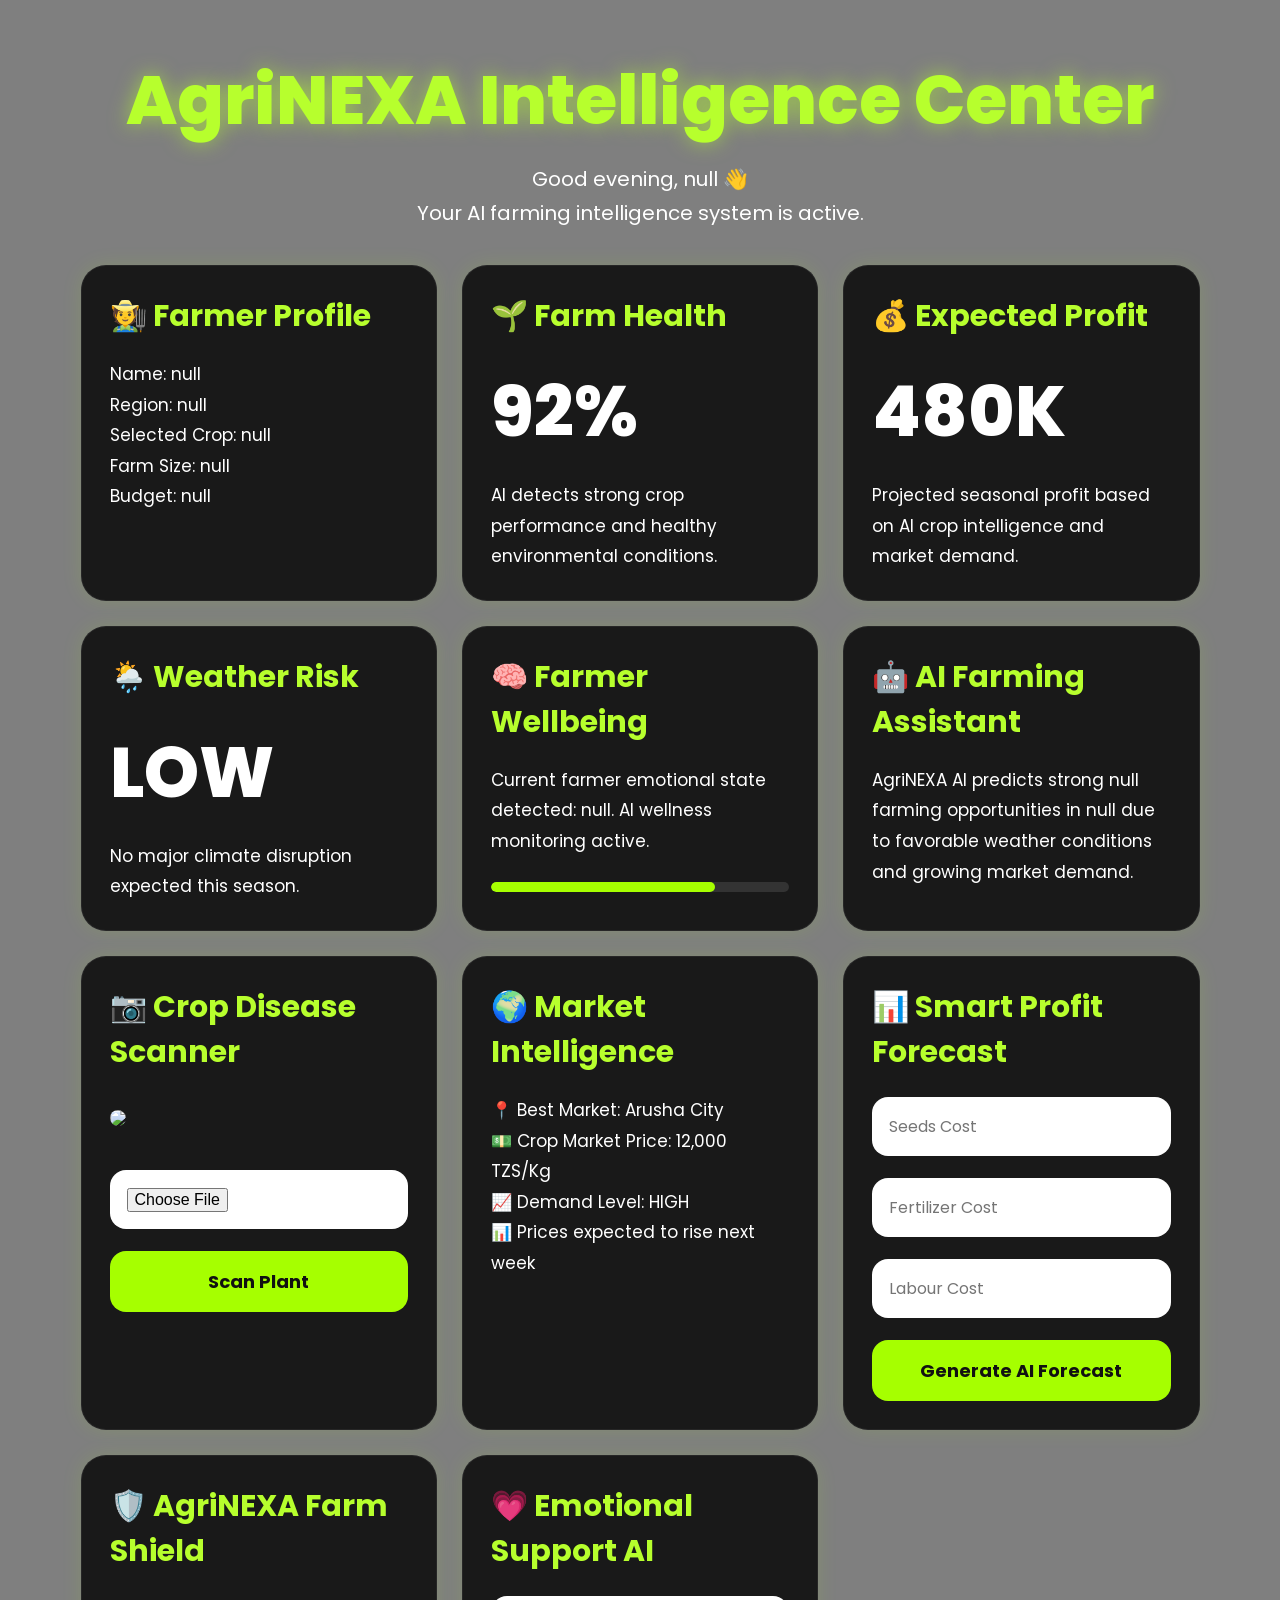
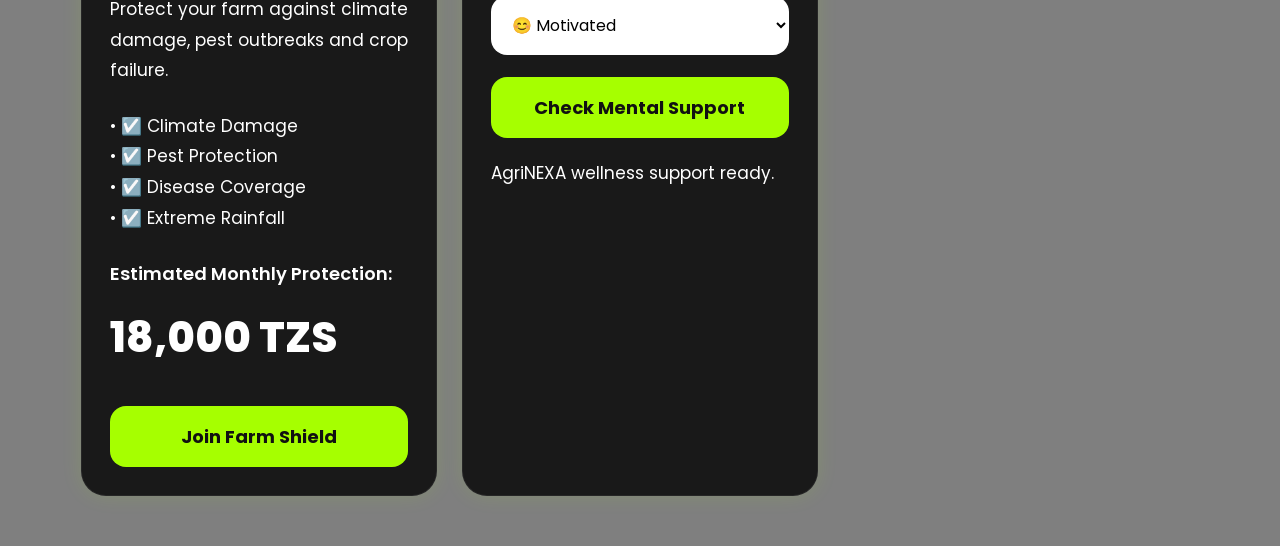
==== dashboard.html @ 5906637f "sweet" ====
<!-- dashboard.html -->

<!DOCTYPE html>
<html lang="en">
<head>

<meta charset="UTF-8">
<meta name="viewport" content="width=device-width, initial-scale=1.0">

<title>AgriNEXA Dashboard</title>

<link rel="stylesheet" href="style.css">

</head>

<body>

<div class="dashboard">

<h1 class="dashboard-title">
AgriNEXA Intelligence Center
</h1>

<p class="welcome" id="welcomeText">
Loading...
</p>

<div class="grid">

<!-- PROFILE -->

<div class="card">

<h2>🧑‍🌾 Farmer Profile</h2>

<p id="farmerName"></p>

<p id="region"></p>

<p id="crop"></p>

<p id="farmSize"></p>

<p id="budget"></p>

</div>

<!-- HEALTH -->

<div class="card">

<h2>🌱 Farm Health</h2>

<div class="big-number">
92%
</div>

<p>
AI detects strong crop performance and healthy environmental conditions.
</p>

</div>

<!-- PROFIT -->

<div class="card">

<h2>💰 Expected Profit</h2>

<div class="big-number" id="profitPrediction">
480K
</div>

<p>
Projected seasonal profit based on AI crop intelligence and market demand.
</p>

</div>

<!-- WEATHER -->

<div class="card">

<h2>🌦️ Weather Risk</h2>

<div class="big-number">
LOW
</div>

<p>
No major climate disruption expected this season.
</p>

</div>

<!-- WELLBEING -->

<div class="card">

<h2>🧠 Farmer Wellbeing</h2>

<p id="wellbeingText">
AI wellness support active.
</p>

<div class="progress">
<div class="progress-bar" style="width:75%"></div>
</div>

</div>

<!-- AI ASSISTANT -->

<div class="card">

<h2>🤖 AI Farming Assistant</h2>

<p id="aiAssistantText">
Loading AI recommendation...
</p>

</div>

<!-- SCANNER -->

<div class="card">

<h2>📷 Crop Disease Scanner</h2>

<img 
src="https://images.unsplash.com/photo-1542838132-92c53300491e?q=80&w=1200&auto=format&fit=crop"
class="upload-img">

<div class="input-box">
<input type="file">
</div>

<button class="btn">
Scan Plant
</button>

</div>

<!-- MARKET -->

<div class="card">

<h2>🌍 Market Intelligence</h2>

<p>📍 Best Market: Arusha City</p>

<p>💵 Crop Market Price: 12,000 TZS/Kg</p>

<p>📈 Demand Level: HIGH</p>

<p>📊 Prices expected to rise next week</p>

</div>

<!-- PROFIT FORECAST -->

<div class="card">

<h2>📊 Smart Profit Forecast</h2>

<div class="input-box">
<input type="number" placeholder="Seeds Cost">
</div>

<div class="input-box">
<input type="number" placeholder="Fertilizer Cost">
</div>

<div class="input-box">
<input type="number" placeholder="Labour Cost">
</div>

<button class="btn">
Generate AI Forecast
</button>

</div>

<!-- INSURANCE -->

<div class="card">

<h2>🛡️ AgriNEXA Farm Shield</h2>

<p>
Protect your farm against climate damage, pest outbreaks and crop failure.
</p>

<br>

<p>• ☑️ Climate Damage</p>
<p>• ☑️ Pest Protection</p>
<p>• ☑️ Disease Coverage</p>
<p>• ☑️ Extreme Rainfall</p>

<br>

<p style="font-size:18px;font-weight:600;">
Estimated Monthly Protection:
</p>

<div class="big-number" style="font-size:42px;">
18,000 TZS
</div>

<button class="btn">
Join Farm Shield
</button>

</div>

<!-- EMOTIONAL AI -->

<div class="card">

<h2>💗 Emotional Support AI</h2>

<div class="input-box">

<select>

<option>😊 Motivated</option>
<option>😓 Stressed</option>
<option>😴 Exhausted</option>
<option>😟 Worried</option>
<option>🔥 Confident</option>

</select>

</div>

<button class="btn">
Check Mental Support
</button>

<p style="margin-top:20px;">
AgriNEXA wellness support ready.
</p>

</div>

</div>

</div>

<script>

/* GET USER DATA */

const farmerName =
localStorage.getItem("farmerName");

const region =
localStorage.getItem("region");

const crop =
localStorage.getItem("crop");

const farmSize =
localStorage.getItem("farmSize");

const budget =
localStorage.getItem("budget");

const feeling =
localStorage.getItem("feeling");

/* DISPLAY DATA */

document.getElementById("welcomeText").innerHTML =
"Good evening, " + farmerName + " 👋<br>Your AI farming intelligence system is active.";

document.getElementById("farmerName").innerHTML =
"Name: " + farmerName;

document.getElementById("region").innerHTML =
"Region: " + region;

document.getElementById("crop").innerHTML =
"Selected Crop: " + crop;

document.getElementById("farmSize").innerHTML =
"Farm Size: " + farmSize;

document.getElementById("budget").innerHTML =
"Budget: " + budget;

/* AI RECOMMENDATION */

document.getElementById("aiAssistantText").innerHTML =
"AgriNEXA AI predicts strong " + crop + " farming opportunities in " + region + " due to favorable weather conditions and growing market demand.";

/* WELLBEING */

document.getElementById("wellbeingText").innerHTML =
"Current farmer emotional state detected: " + feeling + ". AI wellness monitoring active.";

/* DYNAMIC PROFIT */

if(crop.toLowerCase().includes("coffee")){

document.getElementById("profitPrediction").innerHTML =
"480K";

}

else if(crop.toLowerCase().includes("maize")){

document.getElementById("profitPrediction").innerHTML =
"320K";

}

else if(crop.toLowerCase().includes("rice")){

document.getElementById("profitPrediction").innerHTML =
"410K";

}

else{

document.getElementById("profitPrediction").innerHTML =
"390K";

}

</script>

</body>
</html>
---- style.css ----
/* style.css */

@import url('https://fonts.googleapis.com/css2?family=Poppins:wght@300;400;500;600;700;800&display=swap');

*{
margin:0;
padding:0;
box-sizing:border-box;
font-family:'Poppins',sans-serif;
}

body{

min-height:100vh;

display:flex;

justify-content:center;

align-items:center;

background:url('https://images.unsplash.com/photo-1500382017468-9049fed747ef?q=80&w=1920&auto=format&fit=crop') no-repeat center center/cover;

position:relative;

overflow-x:hidden;

padding:30px;

}

body::before{

content:"";

position:absolute;

inset:0;

background:rgba(0,0,0,0.50);

backdrop-filter:blur(3px);

}

.main-container{

position:relative;

z-index:2;

width:100%;

display:flex;

justify-content:center;

align-items:center;

}

.glass-card{

width:500px;

background:rgba(10,10,10,0.84);

border:1px solid rgba(255,255,255,0.08);

border-radius:30px;

padding:40px;

box-shadow:
0 0 40px rgba(157,255,0,0.20),
0 0 90px rgba(157,255,0,0.08);

animation:fadeUp 1s ease;

}

@keyframes fadeUp{

from{
opacity:0;
transform:translateY(25px);
}

to{
opacity:1;
transform:translateY(0);
}

}

.logo{

text-align:center;

font-size:60px;

margin-bottom:10px;

}

.title{

text-align:center;

font-size:54px;

font-weight:800;

color:#b7ff2d;

line-height:1.1;

text-shadow:0 0 15px rgba(183,255,45,0.6);

}

.subtitle{

text-align:center;

color:#f5f5f5;

margin-top:20px;

line-height:1.8;

font-size:16px;

}

.input-box{

width:100%;

margin-top:22px;

}

.input-box input,
.input-box select{

width:100%;

padding:17px;

border:none;

outline:none;

border-radius:16px;

background:white;

font-size:16px;

}

.btn{

width:100%;

margin-top:22px;

padding:17px;

border:none;

border-radius:16px;

background:#a6ff00;

color:#111;

font-size:18px;

font-weight:700;

cursor:pointer;

transition:0.3s;

}

.btn:hover{

transform:translateY(-2px);

box-shadow:0 0 20px rgba(166,255,0,0.6);

}

.question-box{

margin-top:28px;

background:rgba(255,255,255,0.14);

padding:24px;

border-radius:22px;

color:white;

font-size:24px;

font-weight:600;

line-height:1.7;

text-align:center;

}

.progress{

width:100%;

height:10px;

background:#333;

border-radius:30px;

margin-top:25px;

overflow:hidden;

}

.progress-bar{

height:100%;

width:0%;

background:#a6ff00;

border-radius:30px;

transition:0.4s;

}

.small-text{

text-align:center;

color:#ddd;

margin-top:16px;

font-size:14px;

}

.loading-circle{

width:100px;

height:100px;

border:8px solid rgba(255,255,255,0.15);

border-top:8px solid #a6ff00;

border-radius:50%;

margin:35px auto;

animation:spin 1s linear infinite;

}

@keyframes spin{

100%{
transform:rotate(360deg);
}

}

.loading-text{

text-align:center;

color:white;

line-height:2;

font-size:18px;

}

.dashboard{

position:relative;

z-index:2;

width:95%;

padding:20px;

}

.dashboard-title{

text-align:center;

font-size:68px;

color:#b7ff2d;

font-weight:800;

margin-bottom:10px;

text-shadow:0 0 20px rgba(183,255,45,0.6);

}

.welcome{

text-align:center;

color:white;

margin-bottom:35px;

font-size:20px;

line-height:1.7;

}

.grid{

display:grid;

grid-template-columns:repeat(auto-fit,minmax(280px,1fr));

gap:25px;

}

.card{

background:rgba(12,12,12,0.88);

border-radius:25px;

padding:28px;

color:white;

border:1px solid rgba(255,255,255,0.06);

box-shadow:0 0 20px rgba(166,255,0,0.12);

transition:0.3s;

}

.card:hover{

transform:translateY(-6px);

}

.card h2{

color:#b7ff2d;

margin-bottom:20px;

font-size:30px;

}

.card p{

line-height:1.8;

font-size:17px;

}

.big-number{

font-size:70px;

font-weight:800;

margin:15px 0;

}

.upload-img{

width:100%;

border-radius:20px;

margin:15px 0;

}

@media(max-width:768px){

.glass-card{

width:100%;

padding:30px;

}

.title{

font-size:40px;

}

.dashboard-title{

font-size:42px;

}

.question-box{

font-size:20px;

}

}
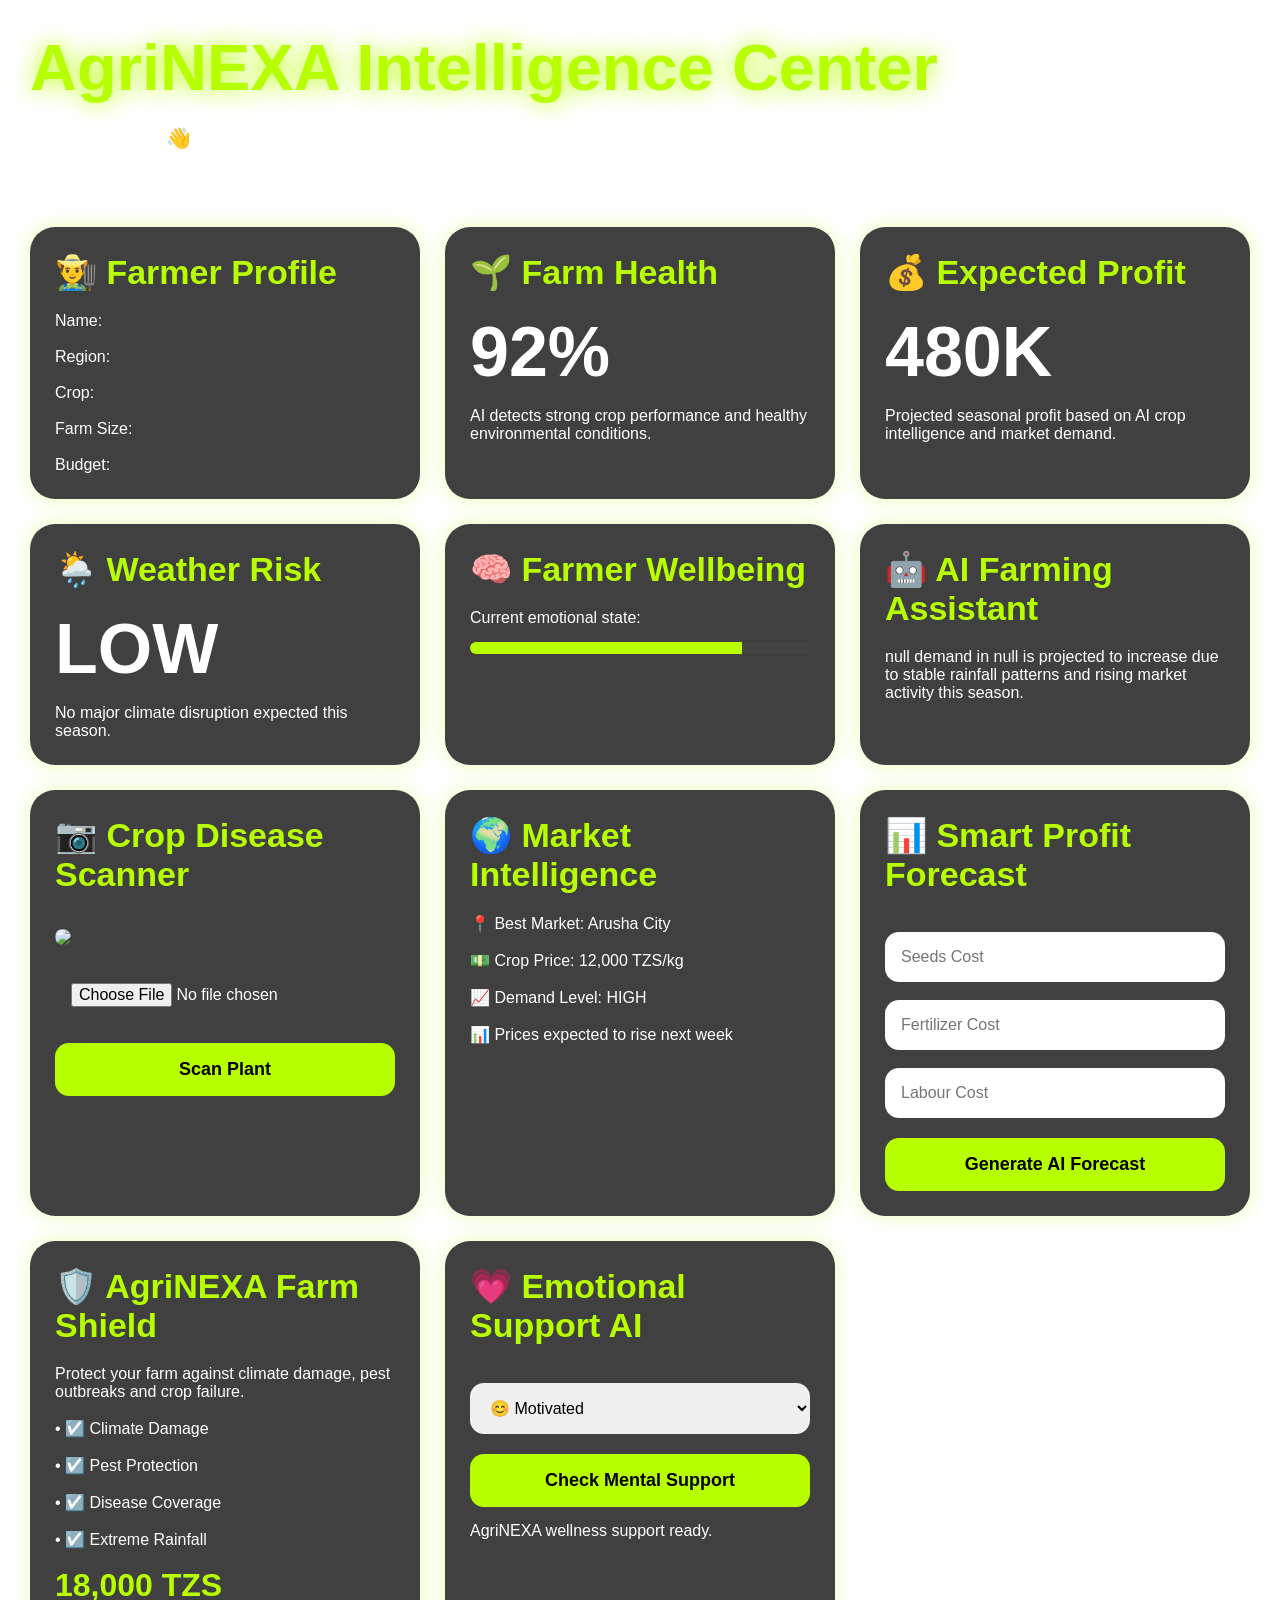
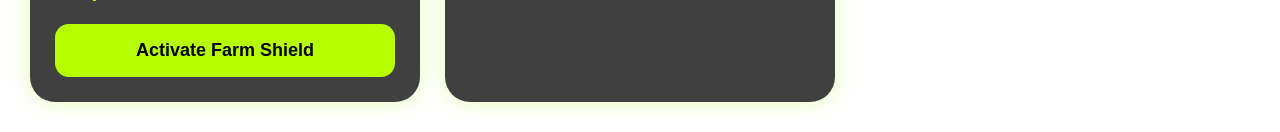
==== commit bac1fdf0: "queen" ====
--- a/dashboard.html
+++ b/dashboard.html
@@ -1,12 +1,8 @@
-<!-- dashboard.html -->
-
 <!DOCTYPE html>
 <html lang="en">
 <head>
-
 <meta charset="UTF-8">
 <meta name="viewport" content="width=device-width, initial-scale=1.0">
-
 <title>AgriNEXA Dashboard</title>
 
 <link rel="stylesheet" href="style.css">
@@ -21,37 +17,42 @@
 AgriNEXA Intelligence Center
 </h1>
 
-<p class="welcome" id="welcomeText">
-Loading...
-</p>
-
-<div class="grid">
+<p class="welcome">
+
+Good evening,
+<span id="farmerName"></span> 👋<br>
+
+Your AI farming intelligence system is active.
+
+</p>
+
+<div class="cards">
 
 <!-- PROFILE -->
 
 <div class="card">
 
-<h2>🧑‍🌾 Farmer Profile</h2>
-
-<p id="farmerName"></p>
-
-<p id="region"></p>
-
-<p id="crop"></p>
-
-<p id="farmSize"></p>
-
-<p id="budget"></p>
-
-</div>
-
-<!-- HEALTH -->
+<h2>👨‍🌾 Farmer Profile</h2>
+
+<p>Name: <span id="profileName"></span></p><br>
+
+<p>Region: <span id="profileRegion"></span></p><br>
+
+<p>Crop: <span id="profileCrop"></span></p><br>
+
+<p>Farm Size: <span id="profileFarm"></span></p><br>
+
+<p>Budget: <span id="profileBudget"></span></p>
+
+</div>
+
+<!-- FARM HEALTH -->
 
 <div class="card">
 
 <h2>🌱 Farm Health</h2>
 
-<div class="big-number">
+<div class="big-text">
 92%
 </div>
 
@@ -67,7 +68,7 @@
 
 <h2>💰 Expected Profit</h2>
 
-<div class="big-number" id="profitPrediction">
+<div class="big-text" id="profitPrediction">
 480K
 </div>
 
@@ -83,7 +84,7 @@
 
 <h2>🌦️ Weather Risk</h2>
 
-<div class="big-number">
+<div class="big-text">
 LOW
 </div>
 
@@ -99,12 +100,17 @@
 
 <h2>🧠 Farmer Wellbeing</h2>
 
-<p id="wellbeingText">
-AI wellness support active.
+<p>
+
+Current emotional state:
+<span id="emotionText"></span>
+
 </p>
 
 <div class="progress">
-<div class="progress-bar" style="width:75%"></div>
+
+<div class="progress-bar"></div>
+
 </div>
 
 </div>
@@ -115,8 +121,10 @@
 
 <h2>🤖 AI Farming Assistant</h2>
 
-<p id="aiAssistantText">
+<p id="assistantText">
+
 Loading AI recommendation...
+
 </p>
 
 </div>
@@ -127,15 +135,11 @@
 
 <h2>📷 Crop Disease Scanner</h2>
 
-<img 
-src="https://images.unsplash.com/photo-1542838132-92c53300491e?q=80&w=1200&auto=format&fit=crop"
-class="upload-img">
-
-<div class="input-box">
+<img src="vegetables.jpg" class="image-preview">
+
 <input type="file">
-</div>
-
-<button class="btn">
+
+<button>
 Scan Plant
 </button>
 
@@ -147,35 +151,29 @@
 
 <h2>🌍 Market Intelligence</h2>
 
-<p>📍 Best Market: Arusha City</p>
-
-<p>💵 Crop Market Price: 12,000 TZS/Kg</p>
-
-<p>📈 Demand Level: HIGH</p>
+<p>📍 Best Market: Arusha City</p><br>
+
+<p>💵 Crop Price: 12,000 TZS/kg</p><br>
+
+<p>📈 Demand Level: HIGH</p><br>
 
 <p>📊 Prices expected to rise next week</p>
 
 </div>
 
-<!-- PROFIT FORECAST -->
+<!-- FORECAST -->
 
 <div class="card">
 
 <h2>📊 Smart Profit Forecast</h2>
 
-<div class="input-box">
 <input type="number" placeholder="Seeds Cost">
-</div>
-
-<div class="input-box">
+
 <input type="number" placeholder="Fertilizer Cost">
-</div>
-
-<div class="input-box">
+
 <input type="number" placeholder="Labour Cost">
-</div>
-
-<button class="btn">
+
+<button>
 Generate AI Forecast
 </button>
 
@@ -188,28 +186,29 @@
 <h2>🛡️ AgriNEXA Farm Shield</h2>
 
 <p>
+
 Protect your farm against climate damage, pest outbreaks and crop failure.
+
 </p>
 
 <br>
 
-<p>• ☑️ Climate Damage</p>
-<p>• ☑️ Pest Protection</p>
-<p>• ☑️ Disease Coverage</p>
-<p>• ☑️ Extreme Rainfall</p>
-
-<br>
-
-<p style="font-size:18px;font-weight:600;">
-Estimated Monthly Protection:
-</p>
-
-<div class="big-number" style="font-size:42px;">
+<p>• ☑️ Climate Damage</p><br>
+
+<p>• ☑️ Pest Protection</p><br>
+
+<p>• ☑️ Disease Coverage</p><br>
+
+<p>• ☑️ Extreme Rainfall</p><br>
+
+<h1 style="color:#b7ff00;">
 18,000 TZS
-</div>
-
-<button class="btn">
-Join Farm Shield
+</h1>
+
+<button id="shieldBtn" onclick="activateShield()">
+
+Activate Farm Shield
+
 </button>
 
 </div>
@@ -220,26 +219,26 @@
 
 <h2>💗 Emotional Support AI</h2>
 
-<div class="input-box">
-
 <select>
 
 <option>😊 Motivated</option>
-<option>😓 Stressed</option>
-<option>😴 Exhausted</option>
-<option>😟 Worried</option>
-<option>🔥 Confident</option>
+
+<option>😟 Stressed</option>
+
+<option>😔 Tired</option>
+
+<option>😐 Neutral</option>
 
 </select>
 
-</div>
-
-<button class="btn">
+<button>
 Check Mental Support
 </button>
 
-<p style="margin-top:20px;">
+<p style="margin-top:15px;">
+
 AgriNEXA wellness support ready.
+
 </p>
 
 </div>
@@ -250,10 +249,10 @@
 
 <script>
 
-/* GET USER DATA */
-
-const farmerName =
-localStorage.getItem("farmerName");
+/* USER DATA */
+
+const name =
+localStorage.getItem("name");
 
 const region =
 localStorage.getItem("region");
@@ -261,72 +260,77 @@
 const crop =
 localStorage.getItem("crop");
 
-const farmSize =
-localStorage.getItem("farmSize");
+const farm =
+localStorage.getItem("farm");
 
 const budget =
 localStorage.getItem("budget");
 
-const feeling =
-localStorage.getItem("feeling");
-
-/* DISPLAY DATA */
-
-document.getElementById("welcomeText").innerHTML =
-"Good evening, " + farmerName + " 👋<br>Your AI farming intelligence system is active.";
-
-document.getElementById("farmerName").innerHTML =
-"Name: " + farmerName;
-
-document.getElementById("region").innerHTML =
-"Region: " + region;
-
-document.getElementById("crop").innerHTML =
-"Selected Crop: " + crop;
-
-document.getElementById("farmSize").innerHTML =
-"Farm Size: " + farmSize;
-
-document.getElementById("budget").innerHTML =
-"Budget: " + budget;
+const emotion =
+localStorage.getItem("emotion");
+
+/* DISPLAY */
+
+document.getElementById("farmerName").innerText =
+name;
+
+document.getElementById("profileName").innerText =
+name;
+
+document.getElementById("profileRegion").innerText =
+region;
+
+document.getElementById("profileCrop").innerText =
+crop;
+
+document.getElementById("profileFarm").innerText =
+farm;
+
+document.getElementById("profileBudget").innerText =
+budget;
+
+document.getElementById("emotionText").innerText =
+emotion;
 
 /* AI RECOMMENDATION */
 
-document.getElementById("aiAssistantText").innerHTML =
-"AgriNEXA AI predicts strong " + crop + " farming opportunities in " + region + " due to favorable weather conditions and growing market demand.";
-
-/* WELLBEING */
-
-document.getElementById("wellbeingText").innerHTML =
-"Current farmer emotional state detected: " + feeling + ". AI wellness monitoring active.";
+document.getElementById("assistantText").innerText =
+crop + " demand in " + region + " is projected to increase due to stable rainfall patterns and rising market activity this season.";
 
 /* DYNAMIC PROFIT */
 
 if(crop.toLowerCase().includes("coffee")){
 
-document.getElementById("profitPrediction").innerHTML =
+document.getElementById("profitPrediction").innerText =
 "480K";
 
 }
 
+else if(crop.toLowerCase().includes("rice")){
+
+document.getElementById("profitPrediction").innerText =
+"420K";
+
+}
+
 else if(crop.toLowerCase().includes("maize")){
 
-document.getElementById("profitPrediction").innerHTML =
-"320K";
+document.getElementById("profitPrediction").innerText =
+"310K";
 
 }
 
-else if(crop.toLowerCase().includes("rice")){
-
-document.getElementById("profitPrediction").innerHTML =
-"410K";
-
-}
-
-else{
-
-document.getElementById("profitPrediction").innerHTML =
-"390K";
+/* INSURANCE BUTTON */
+
+function activateShield(){
+
+const btn =
+document.getElementById("shieldBtn");
+
+btn.innerText =
+"Farm Shield Activated ✓";
+
+btn.classList.add("success-btn");
 
 }
 
--- a/style.css
+++ b/style.css
@@ -1,441 +1,177 @@
-/* style.css */
-
-@import url('https://fonts.googleapis.com/css2?family=Poppins:wght@300;400;500;600;700;800&display=swap');
-
 *{
 margin:0;
 padding:0;
 box-sizing:border-box;
-font-family:'Poppins',sans-serif;
+font-family:Arial, sans-serif;
 }
 
 body{
-
+background:url('farm.jpg');
+background-size:cover;
+background-position:center;
 min-height:100vh;
-
-display:flex;
-
-justify-content:center;
-
-align-items:center;
-
-background:url('https://images.unsplash.com/photo-1500382017468-9049fed747ef?q=80&w=1920&auto=format&fit=crop') no-repeat center center/cover;
-
-position:relative;
-
-overflow-x:hidden;
-
-padding:30px;
-
-}
-
-body::before{
-
-content:"";
-
-position:absolute;
-
-inset:0;
-
-background:rgba(0,0,0,0.50);
-
-backdrop-filter:blur(3px);
-
+color:white;
 }
 
 .main-container{
-
-position:relative;
-
-z-index:2;
-
 width:100%;
-
+min-height:100vh;
 display:flex;
-
 justify-content:center;
-
 align-items:center;
-
+padding:20px;
 }
 
 .glass-card{
-
-width:500px;
-
-background:rgba(10,10,10,0.84);
-
-border:1px solid rgba(255,255,255,0.08);
-
-border-radius:30px;
-
-padding:40px;
-
-box-shadow:
-0 0 40px rgba(157,255,0,0.20),
-0 0 90px rgba(157,255,0,0.08);
-
-animation:fadeUp 1s ease;
-
-}
-
-@keyframes fadeUp{
-
-from{
-opacity:0;
-transform:translateY(25px);
-}
-
-to{
-opacity:1;
-transform:translateY(0);
-}
-
+width:430px;
+max-width:95%;
+background:rgba(0,0,0,0.75);
+border-radius:28px;
+padding:35px;
+backdrop-filter:blur(10px);
+box-shadow:0 0 40px rgba(183,255,0,0.4);
 }
 
 .logo{
-
+font-size:52px;
+font-weight:bold;
+color:#b7ff00;
 text-align:center;
-
-font-size:60px;
-
-margin-bottom:10px;
-
-}
-
-.title{
-
-text-align:center;
-
-font-size:54px;
-
-font-weight:800;
-
-color:#b7ff2d;
-
-line-height:1.1;
-
-text-shadow:0 0 15px rgba(183,255,45,0.6);
-
+margin-bottom:25px;
+text-shadow:0 0 20px #b7ff00;
 }
 
 .subtitle{
-
 text-align:center;
-
-color:#f5f5f5;
-
-margin-top:20px;
-
-line-height:1.8;
-
-font-size:16px;
-
-}
-
-.input-box{
-
-width:100%;
-
-margin-top:22px;
-
-}
-
-.input-box input,
-.input-box select{
-
-width:100%;
-
-padding:17px;
-
-border:none;
-
-outline:none;
-
-border-radius:16px;
-
-background:white;
-
-font-size:16px;
-
-}
-
-.btn{
-
-width:100%;
-
-margin-top:22px;
-
-padding:17px;
-
-border:none;
-
-border-radius:16px;
-
-background:#a6ff00;
-
-color:#111;
-
-font-size:18px;
-
-font-weight:700;
-
-cursor:pointer;
-
-transition:0.3s;
-
-}
-
-.btn:hover{
-
-transform:translateY(-2px);
-
-box-shadow:0 0 20px rgba(166,255,0,0.6);
-
+margin-bottom:30px;
+line-height:1.7;
+font-size:17px;
 }
 
 .question-box{
+background:rgba(255,255,255,0.12);
+border-radius:20px;
+padding:22px;
+line-height:1.8;
+font-size:22px;
+font-weight:bold;
+}
 
-margin-top:28px;
+input,
+select{
+width:100%;
+padding:16px;
+border:none;
+border-radius:14px;
+margin-top:18px;
+font-size:16px;
+}
 
-background:rgba(255,255,255,0.14);
+button{
+width:100%;
+padding:16px;
+border:none;
+border-radius:14px;
+margin-top:20px;
+background:#b7ff00;
+color:black;
+font-size:18px;
+font-weight:bold;
+cursor:pointer;
+transition:0.3s;
+}
 
-padding:24px;
+button:hover{
+transform:scale(1.03);
+}
 
-border-radius:22px;
+.loading-circle{
+width:120px;
+height:120px;
+border:10px solid rgba(255,255,255,0.2);
+border-top:10px solid #b7ff00;
+border-radius:50%;
+margin:30px auto;
+animation:spin 1s linear infinite;
+}
 
-color:white;
+@keyframes spin{
+100%{
+transform:rotate(360deg);
+}
+}
 
-font-size:24px;
+.loading-text{
+text-align:center;
+font-size:22px;
+line-height:1.8;
+}
 
-font-weight:600;
+.dashboard{
+width:100%;
+padding:30px;
+}
 
-line-height:1.7;
+.dashboard-title{
+font-size:65px;
+color:#b7ff00;
+margin-bottom:15px;
+text-shadow:0 0 25px #b7ff00;
+}
 
-text-align:center;
+.welcome{
+font-size:20px;
+line-height:1.8;
+margin-bottom:35px;
+}
 
+.cards{
+display:grid;
+grid-template-columns:repeat(auto-fit,minmax(320px,1fr));
+gap:25px;
+}
+
+.card{
+background:rgba(0,0,0,0.75);
+border-radius:25px;
+padding:25px;
+box-shadow:0 0 20px rgba(183,255,0,0.3);
+}
+
+.card h2{
+color:#b7ff00;
+margin-bottom:20px;
+font-size:34px;
+}
+
+.big-text{
+font-size:70px;
+font-weight:bold;
+margin-bottom:15px;
 }
 
 .progress{
-
 width:100%;
-
-height:10px;
-
-background:#333;
-
-border-radius:30px;
-
-margin-top:25px;
-
+height:12px;
+background:#444;
+border-radius:10px;
 overflow:hidden;
-
+margin-top:15px;
 }
 
 .progress-bar{
-
+width:80%;
 height:100%;
-
-width:0%;
-
-background:#a6ff00;
-
-border-radius:30px;
-
-transition:0.4s;
-
+background:#b7ff00;
 }
 
-.small-text{
-
-text-align:center;
-
-color:#ddd;
-
-margin-top:16px;
-
-font-size:14px;
-
+.image-preview{
+width:100%;
+border-radius:20px;
+margin-top:15px;
 }
 
-.loading-circle{
-
-width:100px;
-
-height:100px;
-
-border:8px solid rgba(255,255,255,0.15);
-
-border-top:8px solid #a6ff00;
-
-border-radius:50%;
-
-margin:35px auto;
-
-animation:spin 1s linear infinite;
-
-}
-
-@keyframes spin{
-
-100%{
-transform:rotate(360deg);
-}
-
-}
-
-.loading-text{
-
-text-align:center;
-
-color:white;
-
-line-height:2;
-
-font-size:18px;
-
-}
-
-.dashboard{
-
-position:relative;
-
-z-index:2;
-
-width:95%;
-
-padding:20px;
-
-}
-
-.dashboard-title{
-
-text-align:center;
-
-font-size:68px;
-
-color:#b7ff2d;
-
-font-weight:800;
-
-margin-bottom:10px;
-
-text-shadow:0 0 20px rgba(183,255,45,0.6);
-
-}
-
-.welcome{
-
-text-align:center;
-
-color:white;
-
-margin-bottom:35px;
-
-font-size:20px;
-
-line-height:1.7;
-
-}
-
-.grid{
-
-display:grid;
-
-grid-template-columns:repeat(auto-fit,minmax(280px,1fr));
-
-gap:25px;
-
-}
-
-.card{
-
-background:rgba(12,12,12,0.88);
-
-border-radius:25px;
-
-padding:28px;
-
-color:white;
-
-border:1px solid rgba(255,255,255,0.06);
-
-box-shadow:0 0 20px rgba(166,255,0,0.12);
-
-transition:0.3s;
-
-}
-
-.card:hover{
-
-transform:translateY(-6px);
-
-}
-
-.card h2{
-
-color:#b7ff2d;
-
-margin-bottom:20px;
-
-font-size:30px;
-
-}
-
-.card p{
-
-line-height:1.8;
-
-font-size:17px;
-
-}
-
-.big-number{
-
-font-size:70px;
-
-font-weight:800;
-
-margin:15px 0;
-
-}
-
-.upload-img{
-
-width:100%;
-
-border-radius:20px;
-
-margin:15px 0;
-
-}
-
-@media(max-width:768px){
-
-.glass-card{
-
-width:100%;
-
-padding:30px;
-
-}
-
-.title{
-
-font-size:40px;
-
-}
-
-.dashboard-title{
-
-font-size:42px;
-
-}
-
-.question-box{
-
-font-size:20px;
-
-}
-
+.success-btn{
+background:green !important;
+color:white !important;
 }
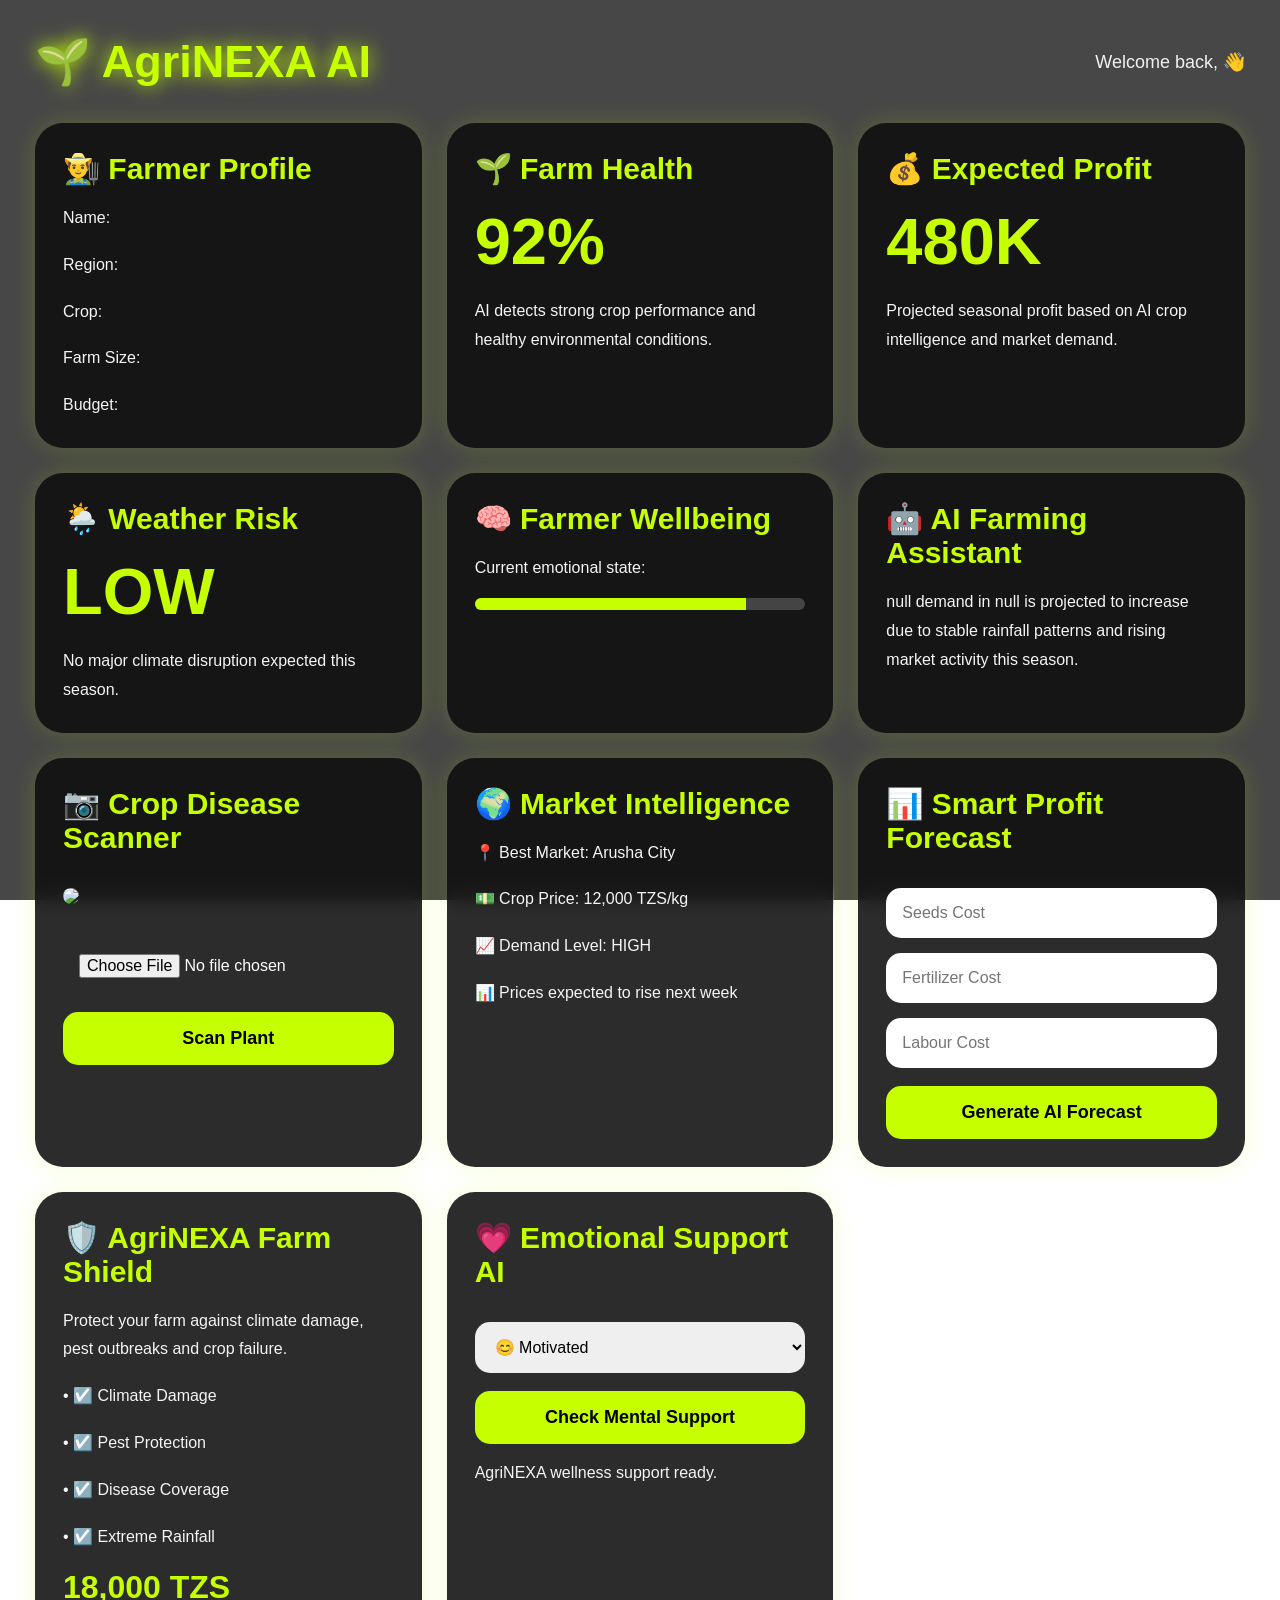
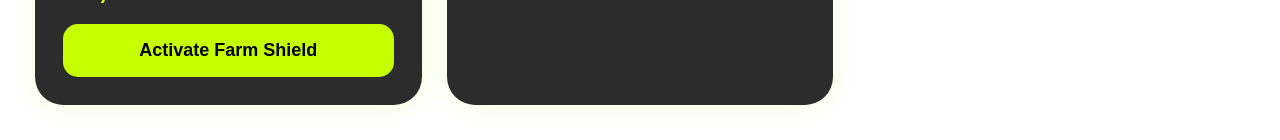
==== commit 8ce90ec0: "Design" ====
--- a/dashboard.html
+++ b/dashboard.html
@@ -3,30 +3,252 @@
 <head>
 <meta charset="UTF-8">
 <meta name="viewport" content="width=device-width, initial-scale=1.0">
+
 <title>AgriNEXA Dashboard</title>
 
-<link rel="stylesheet" href="style.css">
-
+<style>
+
+*{
+    margin:0;
+    padding:0;
+    box-sizing:border-box;
+}
+
+body{
+
+    font-family:Arial, sans-serif;
+
+    background:
+    linear-gradient(rgba(0,0,0,0.72), rgba(0,0,0,0.72)),
+    url('https://images.unsplash.com/photo-1464226184884-fa280b87c399?q=80&w=2070&auto=format&fit=crop');
+
+    background-size:cover;
+    background-position:center;
+    background-attachment:fixed;
+
+    color:white;
+}
+
+.dashboard{
+
+    padding:35px;
+}
+
+.topbar{
+
+    display:flex;
+    justify-content:space-between;
+    align-items:center;
+
+    margin-bottom:35px;
+}
+
+.logo{
+
+    font-size:45px;
+    font-weight:bold;
+    color:#c6ff00;
+
+    text-shadow:0 0 20px #c6ff00;
+}
+
+.welcome{
+
+    font-size:18px;
+    color:#f1f1f1;
+}
+
+.grid{
+
+    display:grid;
+
+    grid-template-columns:repeat(auto-fit,minmax(320px,1fr));
+
+    gap:25px;
+}
+
+.card{
+
+    background:rgba(15,15,15,0.88);
+
+    border-radius:28px;
+
+    padding:28px;
+
+    backdrop-filter:blur(10px);
+
+    box-shadow:0 0 25px rgba(198,255,0,0.18);
+
+    transition:0.3s;
+}
+
+.card:hover{
+
+    transform:translateY(-5px);
+
+    box-shadow:0 0 35px rgba(198,255,0,0.3);
+}
+
+.card h2{
+
+    color:#c6ff00;
+
+    margin-bottom:18px;
+
+    font-size:30px;
+}
+
+.card p{
+
+    line-height:1.8;
+
+    color:#f5f5f5;
+}
+
+.big-number{
+
+    font-size:65px;
+
+    font-weight:bold;
+
+    margin:18px 0;
+
+    color:#c6ff00;
+}
+
+.progress{
+
+    width:100%;
+
+    height:12px;
+
+    background:#444;
+
+    border-radius:20px;
+
+    overflow:hidden;
+
+    margin-top:15px;
+}
+
+.progress-bar{
+
+    width:82%;
+
+    height:100%;
+
+    background:#c6ff00;
+}
+
+input,
+select{
+
+    width:100%;
+
+    padding:16px;
+
+    border:none;
+
+    border-radius:15px;
+
+    margin-top:15px;
+
+    font-size:16px;
+}
+
+button{
+
+    width:100%;
+
+    padding:16px;
+
+    border:none;
+
+    border-radius:15px;
+
+    margin-top:18px;
+
+    background:#c6ff00;
+
+    color:black;
+
+    font-size:18px;
+
+    font-weight:bold;
+
+    cursor:pointer;
+
+    transition:0.3s;
+}
+
+button:hover{
+
+    transform:scale(1.03);
+
+    box-shadow:0 0 20px #c6ff00;
+}
+
+.image-preview{
+
+    width:100%;
+
+    border-radius:22px;
+
+    margin:15px 0;
+}
+
+.success-btn{
+
+    background:green !important;
+
+    color:white !important;
+}
+
+@media(max-width:768px){
+
+    .topbar{
+
+        flex-direction:column;
+
+        align-items:flex-start;
+
+        gap:10px;
+    }
+
+    .logo{
+
+        font-size:35px;
+    }
+
+}
+
+</style>
 </head>
 
 <body>
 
 <div class="dashboard">
 
-<h1 class="dashboard-title">
-AgriNEXA Intelligence Center
-</h1>
-
-<p class="welcome">
-
-Good evening,
-<span id="farmerName"></span> 👋<br>
-
-Your AI farming intelligence system is active.
-
-</p>
-
-<div class="cards">
+<!-- TOP -->
+
+<div class="topbar">
+
+<div class="logo">
+🌱 AgriNEXA AI
+</div>
+
+<div class="welcome">
+
+Welcome back,
+<span id="farmerName"></span> 👋
+
+</div>
+
+</div>
+
+<!-- GRID -->
+
+<div class="grid">
 
 <!-- PROFILE -->
 
@@ -34,15 +256,33 @@
 
 <h2>👨‍🌾 Farmer Profile</h2>
 
-<p>Name: <span id="profileName"></span></p><br>
-
-<p>Region: <span id="profileRegion"></span></p><br>
-
-<p>Crop: <span id="profileCrop"></span></p><br>
-
-<p>Farm Size: <span id="profileFarm"></span></p><br>
-
-<p>Budget: <span id="profileBudget"></span></p>
+<p>Name:
+<span id="profileName"></span>
+</p>
+
+<br>
+
+<p>Region:
+<span id="profileRegion"></span>
+</p>
+
+<br>
+
+<p>Crop:
+<span id="profileCrop"></span>
+</p>
+
+<br>
+
+<p>Farm Size:
+<span id="profileFarm"></span>
+</p>
+
+<br>
+
+<p>Budget:
+<span id="profileBudget"></span>
+</p>
 
 </div>
 
@@ -52,7 +292,7 @@
 
 <h2>🌱 Farm Health</h2>
 
-<div class="big-text">
+<div class="big-number">
 92%
 </div>
 
@@ -62,13 +302,13 @@
 
 </div>
 
-<!-- PROFIT -->
+<!-- EXPECTED PROFIT -->
 
 <div class="card">
 
 <h2>💰 Expected Profit</h2>
 
-<div class="big-text" id="profitPrediction">
+<div class="big-number" id="profitPrediction">
 480K
 </div>
 
@@ -84,7 +324,7 @@
 
 <h2>🌦️ Weather Risk</h2>
 
-<div class="big-text">
+<div class="big-number">
 LOW
 </div>
 
@@ -135,12 +375,16 @@
 
 <h2>📷 Crop Disease Scanner</h2>
 
-<img src="vegetables.jpg" class="image-preview">
+<img
+src="https://images.unsplash.com/photo-1542838132-92c53300491e?q=80&w=1200&auto=format&fit=crop"
+class="image-preview">
 
 <input type="file">
 
 <button>
+
 Scan Plant
+
 </button>
 
 </div>
@@ -151,11 +395,17 @@
 
 <h2>🌍 Market Intelligence</h2>
 
-<p>📍 Best Market: Arusha City</p><br>
-
-<p>💵 Crop Price: 12,000 TZS/kg</p><br>
-
-<p>📈 Demand Level: HIGH</p><br>
+<p>📍 Best Market: Arusha City</p>
+
+<br>
+
+<p>💵 Crop Price: 12,000 TZS/kg</p>
+
+<br>
+
+<p>📈 Demand Level: HIGH</p>
+
+<br>
 
 <p>📊 Prices expected to rise next week</p>
 
@@ -174,7 +424,9 @@
 <input type="number" placeholder="Labour Cost">
 
 <button>
+
 Generate AI Forecast
+
 </button>
 
 </div>
@@ -193,15 +445,23 @@
 
 <br>
 
-<p>• ☑️ Climate Damage</p><br>
-
-<p>• ☑️ Pest Protection</p><br>
-
-<p>• ☑️ Disease Coverage</p><br>
-
-<p>• ☑️ Extreme Rainfall</p><br>
-
-<h1 style="color:#b7ff00;">
+<p>• ☑️ Climate Damage</p>
+
+<br>
+
+<p>• ☑️ Pest Protection</p>
+
+<br>
+
+<p>• ☑️ Disease Coverage</p>
+
+<br>
+
+<p>• ☑️ Extreme Rainfall</p>
+
+<br>
+
+<h1 style="color:#c6ff00;">
 18,000 TZS
 </h1>
 
@@ -213,7 +473,7 @@
 
 </div>
 
-<!-- EMOTIONAL AI -->
+<!-- WELLNESS -->
 
 <div class="card">
 
@@ -232,7 +492,9 @@
 </select>
 
 <button>
+
 Check Mental Support
+
 </button>
 
 <p style="margin-top:15px;">
@@ -249,7 +511,7 @@
 
 <script>
 
-/* USER DATA */
+/* GET USER DATA */
 
 const name =
 localStorage.getItem("name");
@@ -295,9 +557,12 @@
 /* AI RECOMMENDATION */
 
 document.getElementById("assistantText").innerText =
-crop + " demand in " + region + " is projected to increase due to stable rainfall patterns and rising market activity this season.";
-
-/* DYNAMIC PROFIT */
+
+crop + " demand in " + region +
+
+" is projected to increase due to stable rainfall patterns and rising market activity this season.";
+
+/* PROFIT */
 
 if(crop.toLowerCase().includes("coffee")){
 
@@ -320,7 +585,7 @@
 
 }
 
-/* INSURANCE BUTTON */
+/* INSURANCE */
 
 function activateShield(){
 
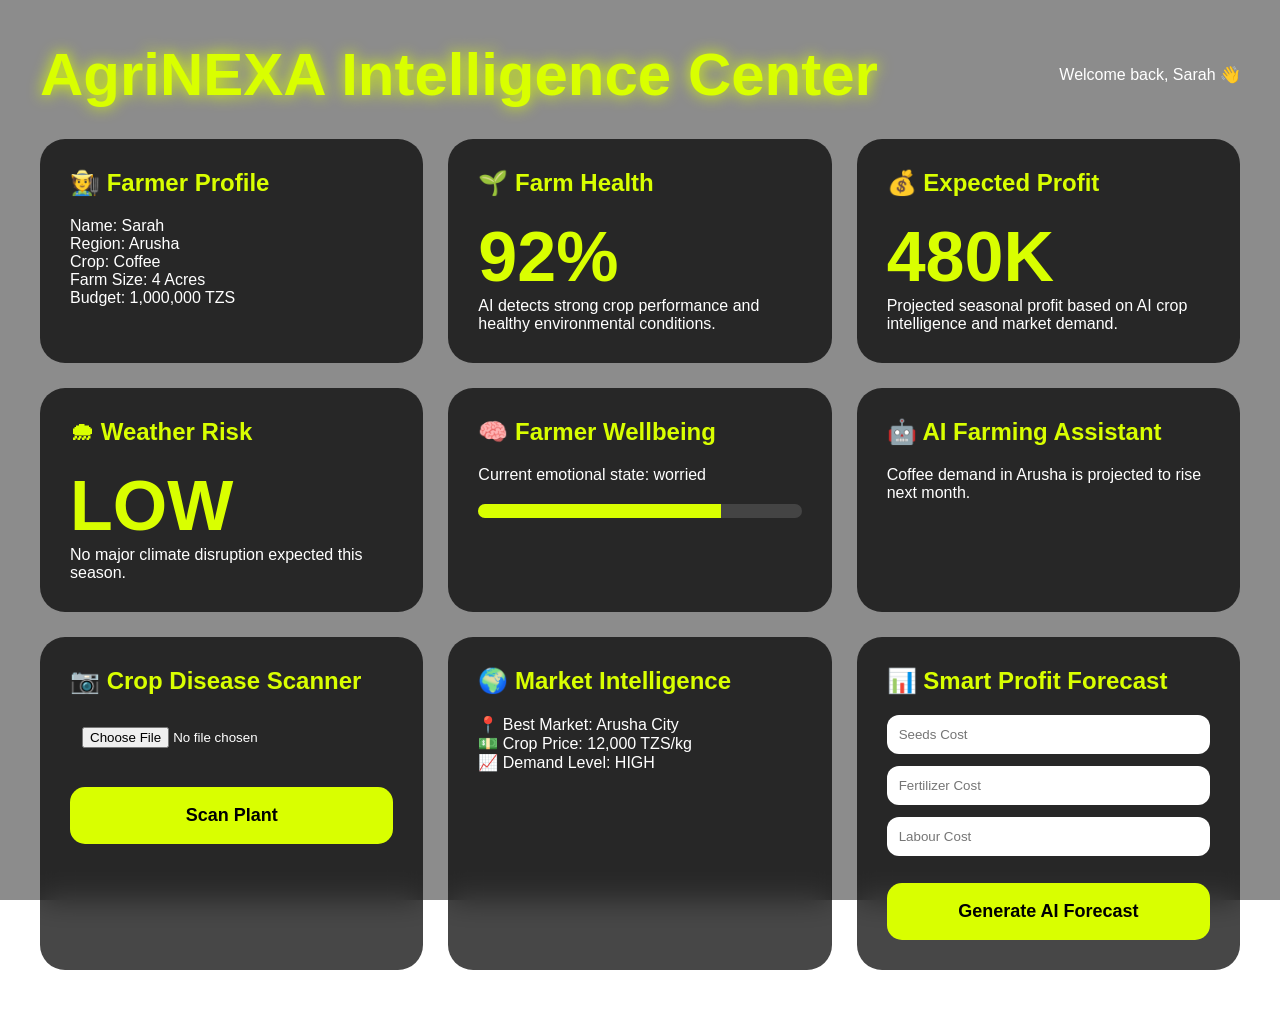
==== commit e0a588b7: "super" ====
--- a/dashboard.html
+++ b/dashboard.html
@@ -3,505 +3,103 @@
 <head>
 <meta charset="UTF-8">
 <meta name="viewport" content="width=device-width, initial-scale=1.0">
-
 <title>AgriNEXA Dashboard</title>
-
-<style>
-
-*{
-    margin:0;
-    padding:0;
-    box-sizing:border-box;
-}
-
-body{
-
-    font-family:Arial, sans-serif;
-
-    background:
-    linear-gradient(rgba(0,0,0,0.72), rgba(0,0,0,0.72)),
-    url('https://images.unsplash.com/photo-1464226184884-fa280b87c399?q=80&w=2070&auto=format&fit=crop');
-
-    background-size:cover;
-    background-position:center;
-    background-attachment:fixed;
-
-    color:white;
-}
-
-.dashboard{
-
-    padding:35px;
-}
-
-.topbar{
-
-    display:flex;
-    justify-content:space-between;
-    align-items:center;
-
-    margin-bottom:35px;
-}
-
-.logo{
-
-    font-size:45px;
-    font-weight:bold;
-    color:#c6ff00;
-
-    text-shadow:0 0 20px #c6ff00;
-}
-
-.welcome{
-
-    font-size:18px;
-    color:#f1f1f1;
-}
-
-.grid{
-
-    display:grid;
-
-    grid-template-columns:repeat(auto-fit,minmax(320px,1fr));
-
-    gap:25px;
-}
-
-.card{
-
-    background:rgba(15,15,15,0.88);
-
-    border-radius:28px;
-
-    padding:28px;
-
-    backdrop-filter:blur(10px);
-
-    box-shadow:0 0 25px rgba(198,255,0,0.18);
-
-    transition:0.3s;
-}
-
-.card:hover{
-
-    transform:translateY(-5px);
-
-    box-shadow:0 0 35px rgba(198,255,0,0.3);
-}
-
-.card h2{
-
-    color:#c6ff00;
-
-    margin-bottom:18px;
-
-    font-size:30px;
-}
-
-.card p{
-
-    line-height:1.8;
-
-    color:#f5f5f5;
-}
-
-.big-number{
-
-    font-size:65px;
-
-    font-weight:bold;
-
-    margin:18px 0;
-
-    color:#c6ff00;
-}
-
-.progress{
-
-    width:100%;
-
-    height:12px;
-
-    background:#444;
-
-    border-radius:20px;
-
-    overflow:hidden;
-
-    margin-top:15px;
-}
-
-.progress-bar{
-
-    width:82%;
-
-    height:100%;
-
-    background:#c6ff00;
-}
-
-input,
-select{
-
-    width:100%;
-
-    padding:16px;
-
-    border:none;
-
-    border-radius:15px;
-
-    margin-top:15px;
-
-    font-size:16px;
-}
-
-button{
-
-    width:100%;
-
-    padding:16px;
-
-    border:none;
-
-    border-radius:15px;
-
-    margin-top:18px;
-
-    background:#c6ff00;
-
-    color:black;
-
-    font-size:18px;
-
-    font-weight:bold;
-
-    cursor:pointer;
-
-    transition:0.3s;
-}
-
-button:hover{
-
-    transform:scale(1.03);
-
-    box-shadow:0 0 20px #c6ff00;
-}
-
-.image-preview{
-
-    width:100%;
-
-    border-radius:22px;
-
-    margin:15px 0;
-}
-
-.success-btn{
-
-    background:green !important;
-
-    color:white !important;
-}
-
-@media(max-width:768px){
-
-    .topbar{
-
-        flex-direction:column;
-
-        align-items:flex-start;
-
-        gap:10px;
-    }
-
-    .logo{
-
-        font-size:35px;
-    }
-
-}
-
-</style>
+<link rel="stylesheet" href="style.css">
 </head>
 
-<body>
+<body class="farm-bg">
 
-<div class="dashboard">
+<div class="overlay"></div>
 
-<!-- TOP -->
+<div class="dashboard-container">
 
-<div class="topbar">
+<div class="top-bar">
 
-<div class="logo">
-🌱 AgriNEXA AI
-</div>
+<h1>AgriNEXA Intelligence Center</h1>
 
 <div class="welcome">
-
-Welcome back,
-<span id="farmerName"></span> 👋
-
+Welcome back, Sarah 👋
 </div>
 
 </div>
 
-<!-- GRID -->
-
-<div class="grid">
-
-<!-- PROFILE -->
+<div class="dashboard-grid">
 
 <div class="card">
-
-<h2>👨‍🌾 Farmer Profile</h2>
-
-<p>Name:
-<span id="profileName"></span>
-</p>
-
-<br>
-
-<p>Region:
-<span id="profileRegion"></span>
-</p>
-
-<br>
-
-<p>Crop:
-<span id="profileCrop"></span>
-</p>
-
-<br>
-
-<p>Farm Size:
-<span id="profileFarm"></span>
-</p>
-
-<br>
-
-<p>Budget:
-<span id="profileBudget"></span>
-</p>
-
+<h3>🧑‍🌾 Farmer Profile</h3>
+<p>Name: Sarah</p>
+<p>Region: Arusha</p>
+<p>Crop: Coffee</p>
+<p>Farm Size: 4 Acres</p>
+<p>Budget: 1,000,000 TZS</p>
 </div>
 
-<!-- FARM HEALTH -->
+<div class="card">
+<h3>🌱 Farm Health</h3>
+<div class="big-number">92%</div>
+<p>AI detects strong crop performance and healthy environmental conditions.</p>
+</div>
 
 <div class="card">
-
-<h2>🌱 Farm Health</h2>
-
-<div class="big-number">
-92%
+<h3>💰 Expected Profit</h3>
+<div class="big-number">480K</div>
+<p>Projected seasonal profit based on AI crop intelligence and market demand.</p>
 </div>
 
-<p>
-AI detects strong crop performance and healthy environmental conditions.
-</p>
-
+<div class="card">
+<h3>🌧 Weather Risk</h3>
+<div class="big-number">LOW</div>
+<p>No major climate disruption expected this season.</p>
 </div>
 
-<!-- EXPECTED PROFIT -->
-
 <div class="card">
-
-<h2>💰 Expected Profit</h2>
-
-<div class="big-number" id="profitPrediction">
-480K
-</div>
-
-<p>
-Projected seasonal profit based on AI crop intelligence and market demand.
-</p>
-
-</div>
-
-<!-- WEATHER -->
-
-<div class="card">
-
-<h2>🌦️ Weather Risk</h2>
-
-<div class="big-number">
-LOW
-</div>
-
-<p>
-No major climate disruption expected this season.
-</p>
-
-</div>
-
-<!-- WELLBEING -->
-
-<div class="card">
-
-<h2>🧠 Farmer Wellbeing</h2>
-
-<p>
-
-Current emotional state:
-<span id="emotionText"></span>
-
-</p>
+<h3>🧠 Farmer Wellbeing</h3>
+<p>Current emotional state: worried</p>
 
 <div class="progress">
-
-<div class="progress-bar"></div>
-
+<span></span>
 </div>
 
 </div>
 
-<!-- AI ASSISTANT -->
+<div class="card">
+<h3>🤖 AI Farming Assistant</h3>
+<p>
+Coffee demand in Arusha is projected to rise next month.
+</p>
+</div>
 
 <div class="card">
-
-<h2>🤖 AI Farming Assistant</h2>
-
-<p id="assistantText">
-
-Loading AI recommendation...
-
-</p>
-
-</div>
-
-<!-- SCANNER -->
-
-<div class="card">
-
-<h2>📷 Crop Disease Scanner</h2>
-
-<img
-src="https://images.unsplash.com/photo-1542838132-92c53300491e?q=80&w=1200&auto=format&fit=crop"
-class="image-preview">
+<h3>📷 Crop Disease Scanner</h3>
 
 <input type="file">
 
-<button>
-
+<button class="small-btn">
 Scan Plant
-
 </button>
 
 </div>
 
-<!-- MARKET -->
+<div class="card">
+<h3>🌍 Market Intelligence</h3>
+
+<p>📍 Best Market: Arusha City</p>
+<p>💵 Crop Price: 12,000 TZS/kg</p>
+<p>📈 Demand Level: HIGH</p>
+
+</div>
 
 <div class="card">
 
-<h2>🌍 Market Intelligence</h2>
-
-<p>📍 Best Market: Arusha City</p>
-
-<br>
-
-<p>💵 Crop Price: 12,000 TZS/kg</p>
-
-<br>
-
-<p>📈 Demand Level: HIGH</p>
-
-<br>
-
-<p>📊 Prices expected to rise next week</p>
-
-</div>
-
-<!-- FORECAST -->
-
-<div class="card">
-
-<h2>📊 Smart Profit Forecast</h2>
+<h3>📊 Smart Profit Forecast</h3>
 
 <input type="number" placeholder="Seeds Cost">
-
 <input type="number" placeholder="Fertilizer Cost">
-
 <input type="number" placeholder="Labour Cost">
 
-<button>
-
+<button class="small-btn">
 Generate AI Forecast
-
 </button>
-
-</div>
-
-<!-- INSURANCE -->
-
-<div class="card">
-
-<h2>🛡️ AgriNEXA Farm Shield</h2>
-
-<p>
-
-Protect your farm against climate damage, pest outbreaks and crop failure.
-
-</p>
-
-<br>
-
-<p>• ☑️ Climate Damage</p>
-
-<br>
-
-<p>• ☑️ Pest Protection</p>
-
-<br>
-
-<p>• ☑️ Disease Coverage</p>
-
-<br>
-
-<p>• ☑️ Extreme Rainfall</p>
-
-<br>
-
-<h1 style="color:#c6ff00;">
-18,000 TZS
-</h1>
-
-<button id="shieldBtn" onclick="activateShield()">
-
-Activate Farm Shield
-
-</button>
-
-</div>
-
-<!-- WELLNESS -->
-
-<div class="card">
-
-<h2>💗 Emotional Support AI</h2>
-
-<select>
-
-<option>😊 Motivated</option>
-
-<option>😟 Stressed</option>
-
-<option>😔 Tired</option>
-
-<option>😐 Neutral</option>
-
-</select>
-
-<button>
-
-Check Mental Support
-
-</button>
-
-<p style="margin-top:15px;">
-
-AgriNEXA wellness support ready.
-
-</p>
 
 </div>
 
@@ -509,97 +107,5 @@
 
 </div>
 
-<script>
-
-/* GET USER DATA */
-
-const name =
-localStorage.getItem("name");
-
-const region =
-localStorage.getItem("region");
-
-const crop =
-localStorage.getItem("crop");
-
-const farm =
-localStorage.getItem("farm");
-
-const budget =
-localStorage.getItem("budget");
-
-const emotion =
-localStorage.getItem("emotion");
-
-/* DISPLAY */
-
-document.getElementById("farmerName").innerText =
-name;
-
-document.getElementById("profileName").innerText =
-name;
-
-document.getElementById("profileRegion").innerText =
-region;
-
-document.getElementById("profileCrop").innerText =
-crop;
-
-document.getElementById("profileFarm").innerText =
-farm;
-
-document.getElementById("profileBudget").innerText =
-budget;
-
-document.getElementById("emotionText").innerText =
-emotion;
-
-/* AI RECOMMENDATION */
-
-document.getElementById("assistantText").innerText =
-
-crop + " demand in " + region +
-
-" is projected to increase due to stable rainfall patterns and rising market activity this season.";
-
-/* PROFIT */
-
-if(crop.toLowerCase().includes("coffee")){
-
-document.getElementById("profitPrediction").innerText =
-"480K";
-
-}
-
-else if(crop.toLowerCase().includes("rice")){
-
-document.getElementById("profitPrediction").innerText =
-"420K";
-
-}
-
-else if(crop.toLowerCase().includes("maize")){
-
-document.getElementById("profitPrediction").innerText =
-"310K";
-
-}
-
-/* INSURANCE */
-
-function activateShield(){
-
-const btn =
-document.getElementById("shieldBtn");
-
-btn.innerText =
-"Farm Shield Activated ✓";
-
-btn.classList.add("success-btn");
-
-}
-
-</script>
-
 </body>
 </html>
--- a/style.css
+++ b/style.css
@@ -0,0 +1,244 @@
+*{
+margin:0;
+padding:0;
+box-sizing:border-box;
+font-family:Poppins,sans-serif;
+}
+
+body{
+min-height:100vh;
+color:white;
+position:relative;
+overflow-x:hidden;
+}
+
+.farm-bg{
+background:url('https://images.unsplash.com/photo-1500937386664-56d1dfef3854?q=80&w=1974&auto=format&fit=crop') center/cover no-repeat fixed;
+}
+
+.overlay{
+position:fixed;
+width:100%;
+height:100%;
+background:rgba(0,0,0,0.45);
+top:0;
+left:0;
+z-index:-1;
+}
+
+.center-box{
+display:flex;
+justify-content:center;
+align-items:center;
+height:100vh;
+padding:20px;
+}
+
+.login-card{
+width:420px;
+background:rgba(0,0,0,0.72);
+padding:40px;
+border-radius:30px;
+backdrop-filter:blur(15px);
+text-align:center;
+box-shadow:0 0 25px rgba(204,255,0,0.35);
+}
+
+.logo{
+font-size:55px;
+margin-bottom:10px;
+}
+
+.login-card h1{
+font-size:60px;
+color:#d9ff00;
+text-shadow:0 0 15px #d9ff00;
+}
+
+.login-card p{
+margin-top:15px;
+line-height:1.7;
+}
+
+.login-card input{
+width:100%;
+padding:16px;
+margin-top:18px;
+border:none;
+border-radius:15px;
+font-size:15px;
+}
+
+button{
+width:100%;
+padding:18px;
+margin-top:20px;
+border:none;
+border-radius:15px;
+background:#d9ff00;
+font-size:18px;
+font-weight:bold;
+cursor:pointer;
+}
+
+.powered{
+margin-top:20px;
+font-size:14px;
+}
+
+.page-container{
+padding:40px;
+}
+
+.question-box{
+background:rgba(0,0,0,0.72);
+padding:35px;
+border-radius:30px;
+backdrop-filter:blur(15px);
+}
+
+.question-box h2{
+font-size:40px;
+color:#d9ff00;
+}
+
+.subtitle{
+margin:15px 0 30px;
+}
+
+.question-grid{
+display:grid;
+grid-template-columns:repeat(auto-fit,minmax(250px,1fr));
+gap:20px;
+}
+
+.question-card{
+display:flex;
+flex-direction:column;
+}
+
+.question-card label{
+margin-bottom:10px;
+font-weight:bold;
+color:#d9ff00;
+}
+
+.question-card input,
+.question-card select{
+padding:14px;
+border:none;
+border-radius:12px;
+}
+
+.loading-container{
+height:100vh;
+display:flex;
+flex-direction:column;
+justify-content:center;
+align-items:center;
+text-align:center;
+}
+
+.loader{
+width:100px;
+height:100px;
+border:10px solid rgba(255,255,255,0.2);
+border-top:10px solid #d9ff00;
+border-radius:50%;
+animation:spin 1s linear infinite;
+margin-bottom:30px;
+}
+
+@keyframes spin{
+100%{
+transform:rotate(360deg);
+}
+}
+
+.dashboard-container{
+padding:40px;
+}
+
+.top-bar{
+display:flex;
+justify-content:space-between;
+align-items:center;
+margin-bottom:30px;
+}
+
+.top-bar h1{
+font-size:60px;
+color:#d9ff00;
+text-shadow:0 0 15px #d9ff00;
+}
+
+.dashboard-grid{
+display:grid;
+grid-template-columns:repeat(auto-fit,minmax(300px,1fr));
+gap:25px;
+}
+
+.card{
+background:rgba(0,0,0,0.72);
+padding:30px;
+border-radius:25px;
+backdrop-filter:blur(15px);
+}
+
+.card h3{
+color:#d9ff00;
+margin-bottom:20px;
+font-size:24px;
+}
+
+.big-number{
+font-size:70px;
+font-weight:bold;
+color:#d9ff00;
+}
+
+.progress{
+width:100%;
+height:14px;
+background:#444;
+border-radius:20px;
+margin-top:20px;
+overflow:hidden;
+}
+
+.progress span{
+display:block;
+width:75%;
+height:100%;
+background:#d9ff00;
+}
+
+.small-btn{
+margin-top:15px;
+}
+
+.card input{
+width:100%;
+padding:12px;
+margin-bottom:12px;
+border:none;
+border-radius:12px;
+}
+
+@media(max-width:768px){
+
+.top-bar{
+flex-direction:column;
+align-items:flex-start;
+gap:15px;
+}
+
+.top-bar h1{
+font-size:40px;
+}
+
+.login-card{
+width:100%;
+}
+
+}
